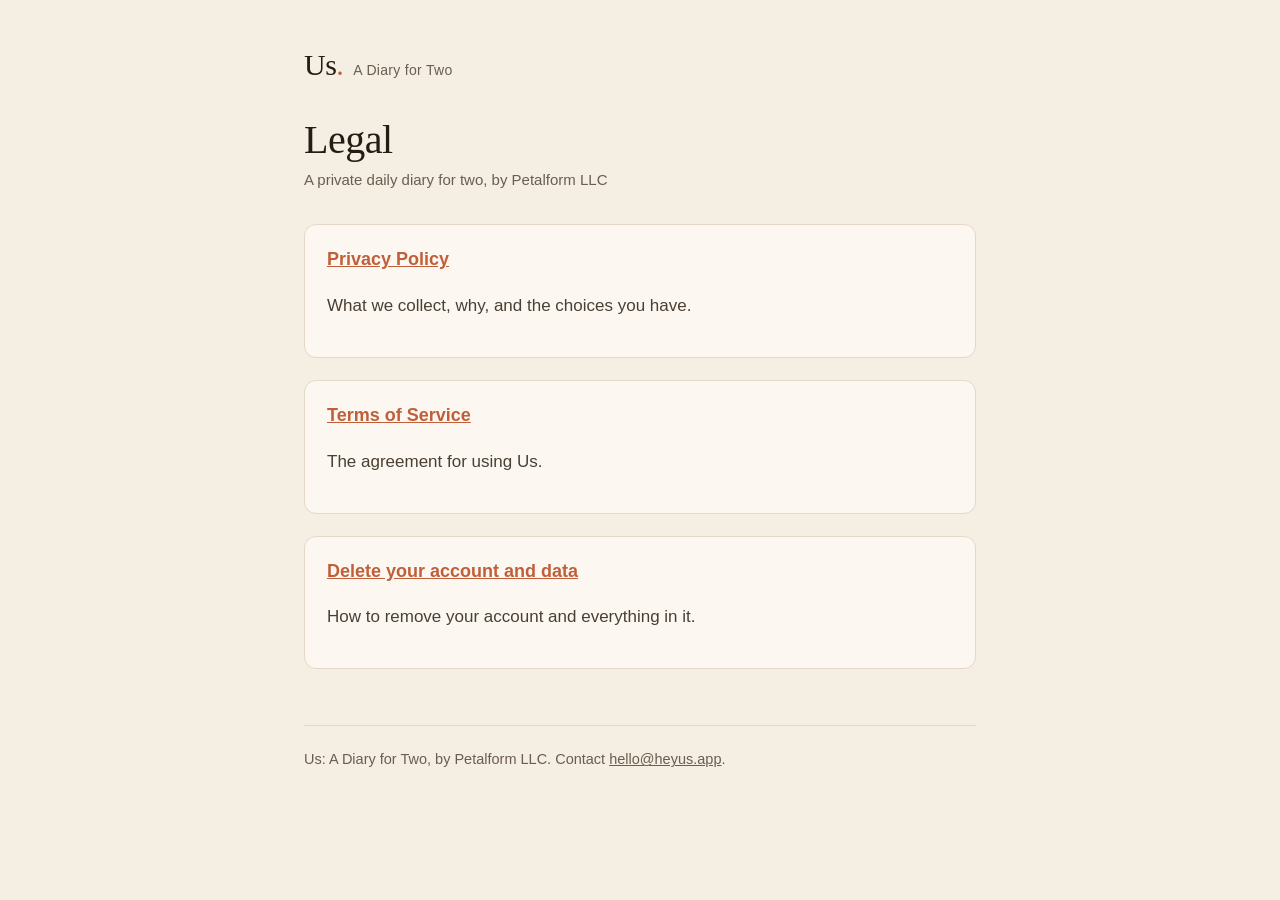
==== index.html @ 91aebbb7 "Legal pages for Us: A Diary for Two (privacy, terms, delete)" ====
<!doctype html>
<html lang="en">
<head>
<meta charset="utf-8" />
<meta name="viewport" content="width=device-width, initial-scale=1" />
<title>Us: A Diary for Two — Legal</title>
<meta name="description" content="Privacy Policy, Terms, and data deletion for Us: A Diary for Two, by Petalform LLC." />
<link rel="stylesheet" href="styles.css" />
</head>
<body>
<div class="wrap">
  <header class="mast">
    <a class="mark" href="index.html">Us<span class="dot">.</span></a>
    <span class="kicker">A Diary for Two</span>
  </header>

  <h1>Legal</h1>
  <p class="updated">A private daily diary for two, by Petalform LLC</p>

  <div class="card">
    <h3 style="margin-top:0"><a href="privacy.html">Privacy Policy</a></h3>
    <p>What we collect, why, and the choices you have.</p>
  </div>
  <div class="card">
    <h3 style="margin-top:0"><a href="terms.html">Terms of Service</a></h3>
    <p>The agreement for using Us.</p>
  </div>
  <div class="card">
    <h3 style="margin-top:0"><a href="delete.html">Delete your account and data</a></h3>
    <p>How to remove your account and everything in it.</p>
  </div>

  <div class="footer">
    Us: A Diary for Two, by Petalform LLC. Contact <a href="mailto:hello@heyus.app">hello@heyus.app</a>.
  </div>
</div>
</body>
</html>
---- styles.css ----
:root {
  --bg: #f4eee3;
  --surface: #fcf8f1;
  --ink: #241c15;
  --ink-soft: #4a3f34;
  --ink-muted: #6b5d4f;
  --accent: #c05f3a;
  --border: #e4d8c6;
}

* { box-sizing: border-box; }

html { -webkit-text-size-adjust: 100%; }

body {
  margin: 0;
  background: var(--bg);
  color: var(--ink);
  font-family: -apple-system, BlinkMacSystemFont, "Segoe UI", Roboto, Helvetica, Arial, sans-serif;
  line-height: 1.65;
  font-size: 17px;
}

.wrap {
  max-width: 720px;
  margin: 0 auto;
  padding: 40px 24px 96px;
}

header.mast {
  display: flex;
  align-items: baseline;
  gap: 10px;
  margin-bottom: 8px;
}

.mark {
  font-family: Georgia, "Times New Roman", serif;
  font-size: 30px;
  font-weight: 400;
  letter-spacing: -0.5px;
  color: var(--ink);
  text-decoration: none;
}
.mark .dot { color: var(--accent); }

.kicker {
  color: var(--ink-muted);
  font-size: 14px;
  letter-spacing: 0.3px;
}

h1 {
  font-family: Georgia, "Times New Roman", serif;
  font-weight: 400;
  font-size: 40px;
  line-height: 1.1;
  letter-spacing: -0.5px;
  margin: 28px 0 6px;
}

.updated {
  color: var(--ink-muted);
  font-size: 15px;
  margin: 0 0 32px;
}

h2 {
  font-family: Georgia, "Times New Roman", serif;
  font-weight: 400;
  font-size: 25px;
  letter-spacing: -0.2px;
  margin: 40px 0 10px;
}

h3 {
  font-size: 18px;
  margin: 26px 0 6px;
}

p, li { color: var(--ink-soft); }

a { color: var(--accent); }

ul { padding-left: 22px; }
li { margin: 6px 0; }

.card {
  background: var(--surface);
  border: 1px solid var(--border);
  border-radius: 12px;
  padding: 20px 22px;
  margin: 22px 0;
}

table {
  width: 100%;
  border-collapse: collapse;
  margin: 18px 0;
  font-size: 15.5px;
}
th, td {
  text-align: left;
  vertical-align: top;
  padding: 10px 12px;
  border-bottom: 1px solid var(--border);
}
th { color: var(--ink); font-weight: 600; }
td { color: var(--ink-soft); }

.footer {
  margin-top: 56px;
  padding-top: 22px;
  border-top: 1px solid var(--border);
  color: var(--ink-muted);
  font-size: 14.5px;
}
.footer a { color: var(--ink-muted); }

.backlinks { margin-top: 10px; display: flex; gap: 18px; flex-wrap: wrap; }
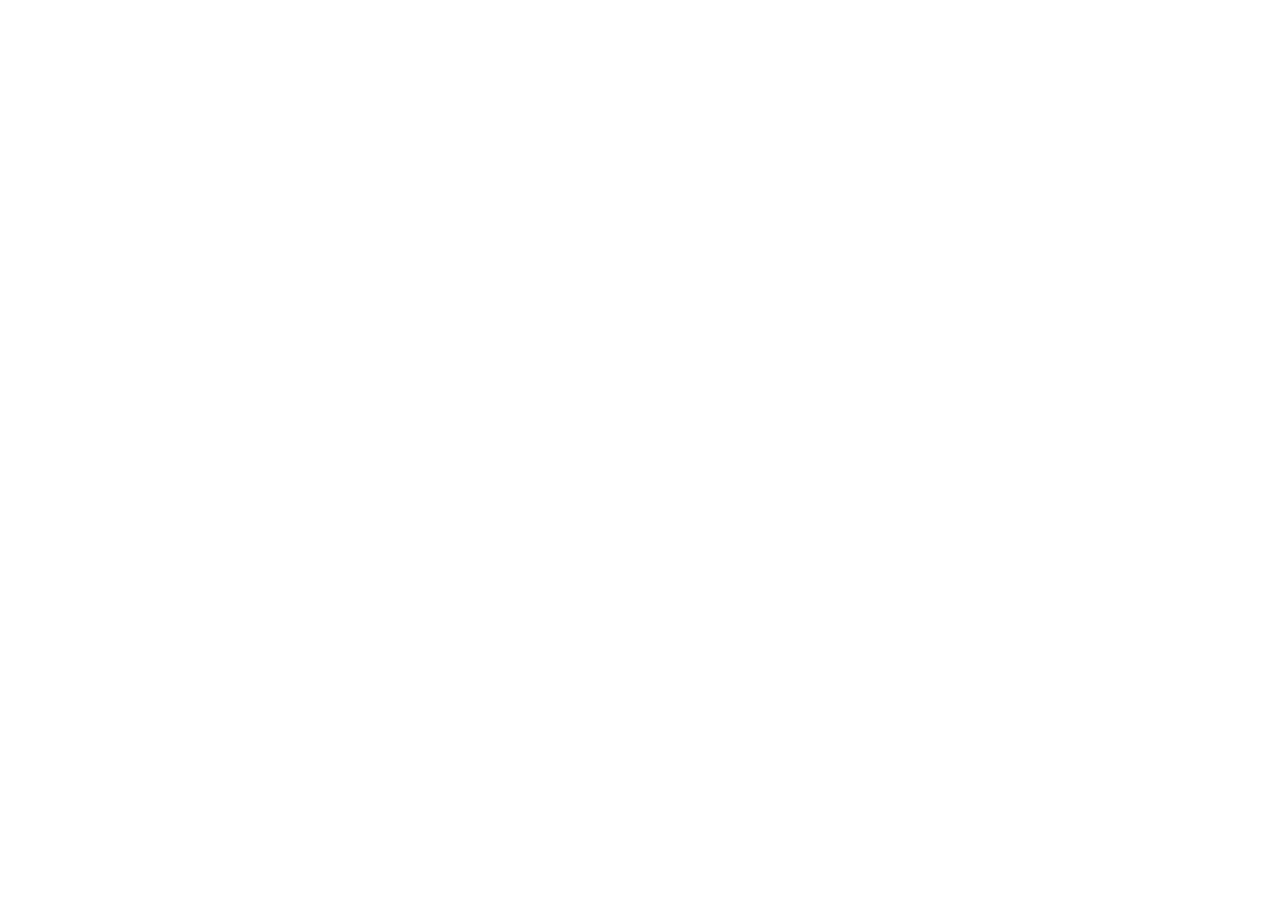
==== commit b2269ebc: "Moved to petalformllc.com: every page now redirects to its new address Co-Authored-By: Claude Opus 5" ====
--- a/index.html
+++ b/index.html
@@ -1,38 +1,14 @@
 <!doctype html>
 <html lang="en">
 <head>
-<meta charset="utf-8" />
-<meta name="viewport" content="width=device-width, initial-scale=1" />
-<title>Us: A Diary for Two — Legal</title>
-<meta name="description" content="Privacy Policy, Terms, and data deletion for Us: A Diary for Two, by Petalform LLC." />
-<link rel="stylesheet" href="styles.css" />
+<meta charset="utf-8">
+<meta name="viewport" content="width=device-width, initial-scale=1">
+<title>Us · moved to petalformllc.com</title>
+<link rel="canonical" href="https://petalformllc.com/apps/us/">
+<meta http-equiv="refresh" content="0; url=https://petalformllc.com/apps/us/">
+<script>location.replace("https://petalformllc.com/apps/us/" + location.hash)</script>
 </head>
-<body>
-<div class="wrap">
-  <header class="mast">
-    <a class="mark" href="index.html">Us<span class="dot">.</span></a>
-    <span class="kicker">A Diary for Two</span>
-  </header>
-
-  <h1>Legal</h1>
-  <p class="updated">A private daily diary for two, by Petalform LLC</p>
-
-  <div class="card">
-    <h3 style="margin-top:0"><a href="privacy.html">Privacy Policy</a></h3>
-    <p>What we collect, why, and the choices you have.</p>
-  </div>
-  <div class="card">
-    <h3 style="margin-top:0"><a href="terms.html">Terms of Service</a></h3>
-    <p>The agreement for using Us.</p>
-  </div>
-  <div class="card">
-    <h3 style="margin-top:0"><a href="delete.html">Delete your account and data</a></h3>
-    <p>How to remove your account and everything in it.</p>
-  </div>
-
-  <div class="footer">
-    Us: A Diary for Two, by Petalform LLC. Contact <a href="mailto:hello@heyus.app">hello@heyus.app</a>.
-  </div>
-</div>
+<body style="font:17px/1.6 system-ui,sans-serif;max-width:560px;margin:15vh auto;padding:0 20px">
+<p>This page has moved to <a href="https://petalformllc.com/apps/us/">petalformllc.com/apps/us/</a>.</p>
 </body>
 </html>
